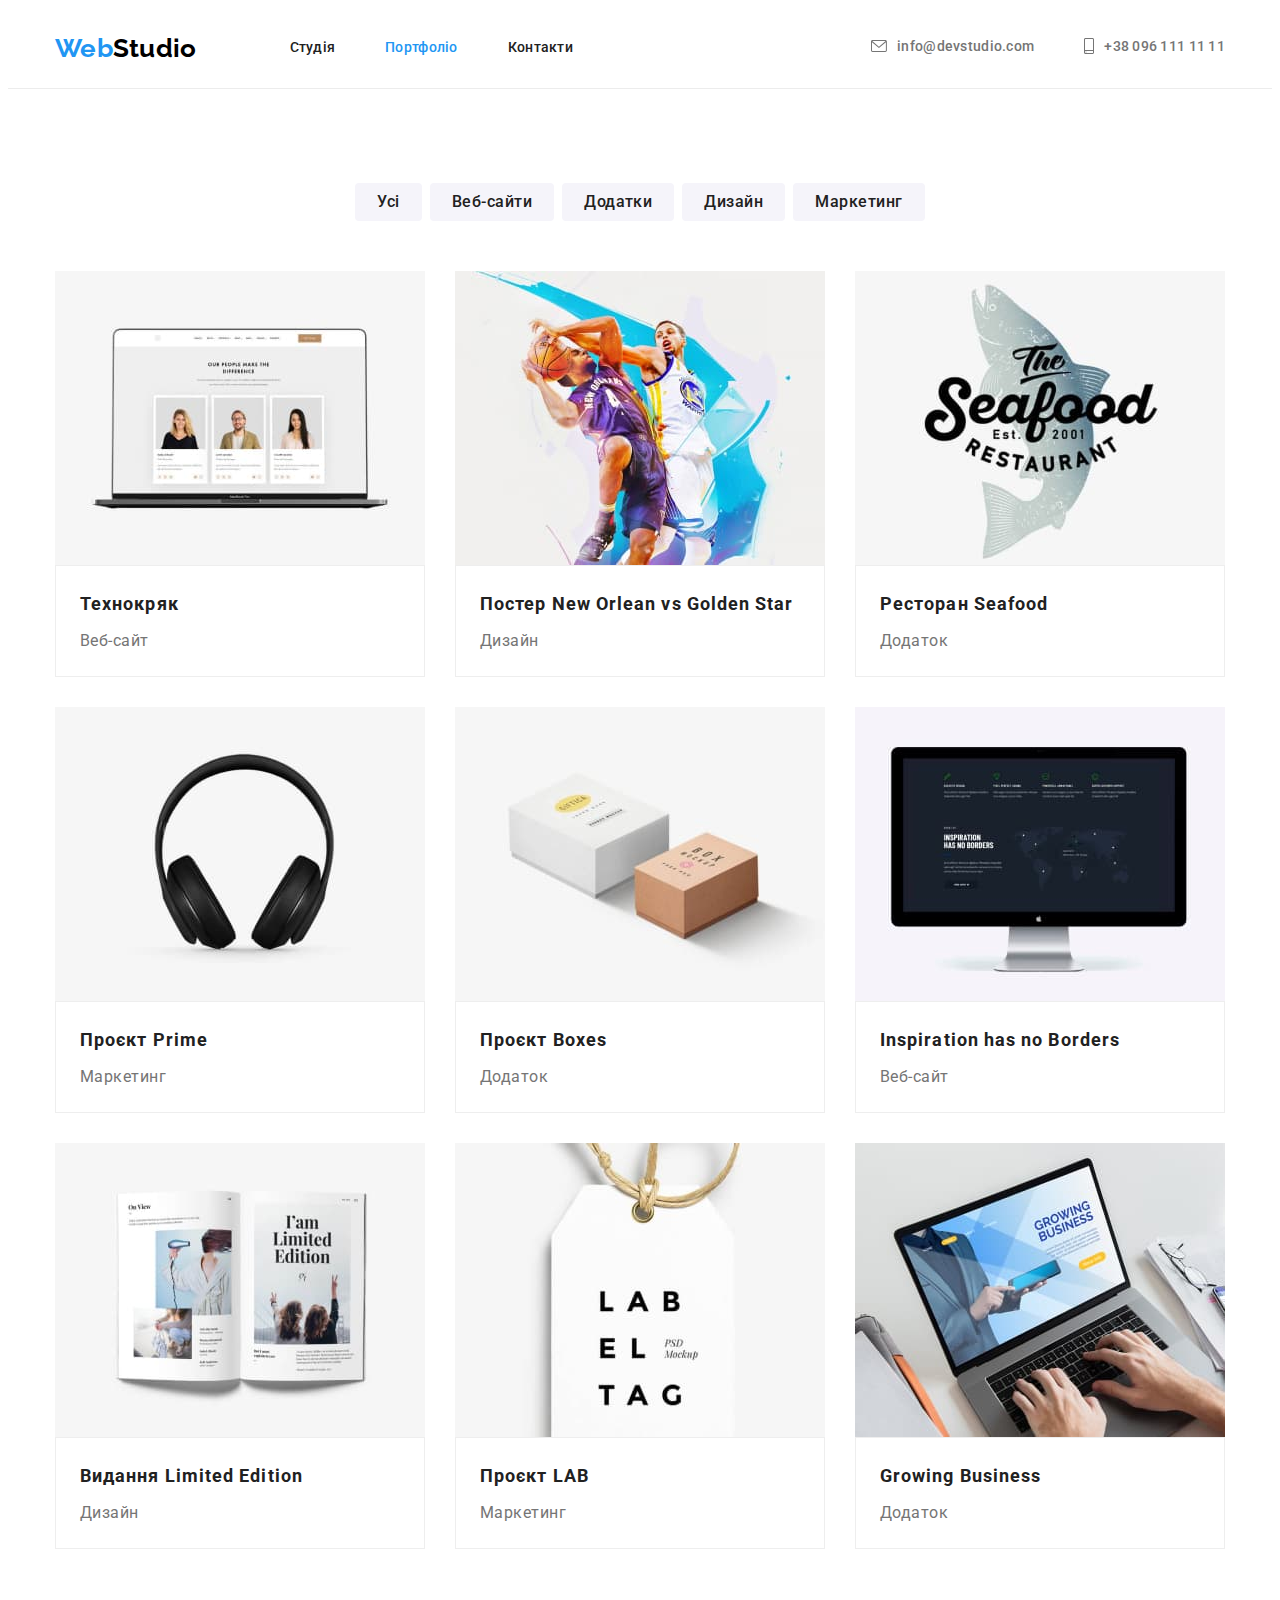
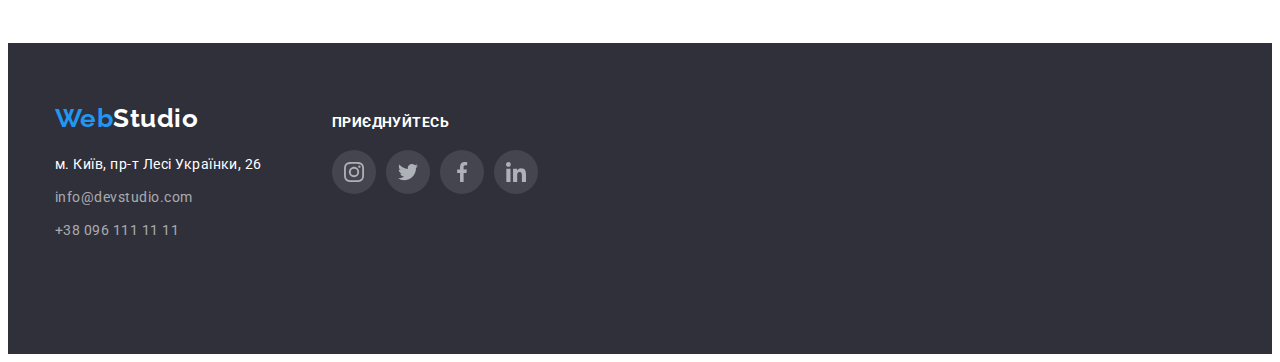
==== portfolio.html @ 51c29829 "Cloned" ====
<!DOCTYPE html>
<html lang="uk">
  <head>
    <meta charset="UTF-8" />
    <meta http-equiv="X-UA-Compatible" content="IE=edge" />
    <meta name="viewport" content="width=device-width, initial-scale=1.0" />
    <title>Студія</title>
    <link rel="stylesheet" href="https://cdnjs.cloudflare.com/ajax/libs/modern-normalize/1.1.0/modern-normalize.css" integrity="sha512-Y0MM+V6ymRKN2zStTqzQ227DWhhp4Mzdo6gnlRnuaNCbc+YN/ZH0sBCLTM4M0oSy9c9VKiCvd4Jk44aCLrNS5Q==" crossorigin="anonymous" referrerpolicy="no-referrer" />
    <link rel="preconnect" href="https://fonts.googleapis.com" />
    <link rel="preconnect" href="https://fonts.gstatic.com" crossorigin />
    <link
      href="https://fonts.googleapis.com/css2?family=Raleway:wght@700&family=Roboto:wght@400;500;700;900&display=swap"
      rel="stylesheet"
    />
    <link rel="stylesheet" href="./styles/styles.css" />
  </head>

  <body>
    <!-- top line -->
    <header class="page-header">
      <div class="header-container container">
        <nav class="main-nav">
          <a href="" class="logo">
            <span lang="en">Web<span class="text-black">Studio</span></span>
          </a>
          <ul class="site-nav list">
            <li class="item">
              <a href="./index.html" class="link">Студія</a>
            </li>
            <li class="item">
              <a href="./portfolio.html" class="link current">Портфоліо</a>
            </li>
            <li class="item"><a href="" class="link">Контакти</a></li>
          </ul>
        </nav>
        <!-- contacts -->
        <ul class="contacts list">
          <li class="item">
            <a href="mailto:info@devstudio.com" class="contact-link">
              <svg class="envelope" width="16" height="12">
                <use href="./img/icons.svg#icon-envelope"></use>
              </svg>
              info@devstudio.com</a
            >
          </li>
          <li class="item">
            <a href="tel:+380961111111" class="contact-link">
              <svg class="smartphone" width="10" height="16">
                <use href="./img/icons.svg#icon-smartphone"></use>
              </svg>
              +38 096 111 11 11</a
            >
          </li>
        </ul>
      </div>
     </header>

    <main>
      <section class="section">
        <div class="container">
          <h1 class="visually-hidden">Портфоліо</h1>
          <!-- кнопки фільтру -->
          <ul class="filter-button list">
            <li class="item">
              <button type="button" class="button services">Усі</button>
            </li>
            <li class="item">
              <button type="button" class="button services">Веб-сайти</button>
            </li>
            <li class="item">
              <button type="button" class="button services">Додатки</button>
            </li>
            <li class="item">
              <button type="button" class="button services">Дизайн</button>
            </li>
            <li class="item">
              <button type="button" class="button services">Маркетинг</button>
            </li>
          </ul>

          <!-- Елементи фільтру -->
          <ul class="element-filter list">
            <li class="item">
              <a href=""
                ><img src="./img/product1.jpg" width="370" alt="ноутбук" />
                <div class="element-description">
                  <h2 class="title">Технокряк</h2>
                  <p class="job-type">Веб-сайт</p>
                </div>
              </a>
            </li>
            <li class="item">
              <a href=""
                ><img
                  src="./img/product2.jpg"
                  width="370"
                  alt="баскетболісти"
                />
                <div class="element-description">
                  <h2 class="title">
                    Постер <span lang="en">New Orlean vs Golden Star</span>
                  </h2>
                  <p class="job-type">Дизайн</p>
                </div>
              </a>
            </li>
            <li class="item">
              <a href=""
                ><img
                  src="./img/product3.jpg"
                  width="370"
                  alt="Лого ресторану морської кухні"
                />
                <div class="element-description">
                  <h2 class="title">Ресторан <span lang="en">Seafood</span></h2>
                  <p class="job-type">Додаток</p>
                </div>
              </a>
            </li>
            <li class="item">
              <a href=""
                ><img src="./img/product4.jpg" width="370" alt="навушники" />
                <div class="element-description">
                  <h2 class="title">Проєкт <span lang="en">Prime</span></h2>
                  <p class="job-type">Маркетинг</p>
                </div>
              </a>
            </li>
            <li class="item">
              <a href=""
                ><img src="./img/product5.jpg" width="370" alt="дві коробки" />
                <div class="element-description">
                  <h2 class="title">Проєкт <span lang="en">Boxes</span></h2>
                  <p class="job-type">Додаток</p>
                </div>
              </a>
            </li>
            <li class="item">
              <a href=""
                ><img
                  src="./img/product6.jpg"
                  width="370"
                  alt="десктопний комп'ютер"
                />
                <div class="element-description">
                  <h2 class="title" lang="en">Inspiration has no Borders</h2>
                  <p class="job-type">Веб-сайт</p>
                </div>
              </a>
            </li>
            <li class="item">
              <a href=""
                ><img
                  src="./img/product7.jpg"
                  width="370"
                  alt="розгорнута книга"
                />
                <div class="element-description">
                  <h2 class="title">
                    Видання <span lang="en">Limited Edition</span>
                  </h2>
                  <p class="job-type">Дизайн</p>
                </div>
              </a>
            </li>
            <li class="item">
              <a href=""
                ><img src="./img/product8.jpg" width="370" alt="Етикетка" />
                <div class="element-description">
                  <h2 class="title">Проєкт <span lang="en">LAB</span></h2>
                  <p class="job-type">Маркетинг</p>
                </div>
              </a>
            </li>
            <li class="item">
              <a href=""
                ><img
                  src="./img/product9.jpg"
                  width="370"
                  alt="людина працює за ноутбуком"
                />
                <div class="element-description">
                  <h2 class="title" lang="en">Growing Business</h2>
                  <p class="job-type">Додаток</p>
                </div>
              </a>
            </li>
          </ul>
        </div>
      </section>
    </main>

    <footer class="footer-section">
      <div class="footer container">
        <div class="logo-address">
          <a href="" class="logo">
            <span lang="en">Web<span class="text-white">Studio</span></span>
          </a>
          <address>
            <ul class="address-list list">
              <li class="item">
                <a
                  href="https://goo.gl/maps/CPtrU1FHBa2aNyZL9"
                  target="_blank"
                  rel="noopener noreferrer"
                  class="address"
                  >м. Київ, пр-т Лесі Українки, 26</a
                >
              </li>
              <li class="item">
                <a href="mailto:info@devstudio.com" class="footer-contact"
                  >info@devstudio.com</a
                >
              </li>
              <li class="item">
                <a href="tel:+380961111111" class="footer-contact">
                  +38 096 111 11 11</a
                >
              </li>
            </ul>
          </address>
        </div>
        <!-- join us social networks -->
        <div class="join">
          <h2 class="join-title">приєднуйтесь</h2>
          <ul class="join-list list">
            <li class="join-item">
              <a href="" class="social-link in-footer">
                <svg class="icon" width="20" height="20">
                  <use href="./img/icons.svg#icon-instagram"></use>
                </svg>
              </a>
            </li>
            <li class="join-item">
              <a href="" class="social-link in-footer">
                <svg class="icon" width="20" height="20">
                  <use href="./img/icons.svg#icon-twitter"></use>
                </svg>
              </a>
            </li>
            <li class="join-item">
              <a href="" class="social-link in-footer">
                <svg class="icon" width="20" height="20">
                  <use href="./img/icons.svg#icon-facebook"></use>
                </svg>
              </a>
            </li>
            <li class="join-item">
              <a href="" class="social-link in-footer">
                <svg class="icon" width="20" height="20">
                  <use href="./img/icons.svg#icon-linkedin"></use>
                </svg>
              </a>
            </li>
          </ul>
        </div>
      </div>
    </footer>
  </body>
</html>
---- styles/styles.css ----
:root {
  --primary-text-color: #757575;
  --secondary-text-color: rgba(255, 255, 255, 0.6);
  --title-color: #212121;
  --white-color: #ffffff;
  --black-color: #000000;
  --accent-color: #2196f3;
  --secondary-background-color: #2f303a;
  --hero-background-color: #c4c4c4;
  --background-filter-buttons: #f5f4fa;
  --logo-border-color: #ececec;
  --portfolio-border-color: #eeeeee;
  --portfolio-grid-gap: 30px;
  --icon-color: #afb1b8;
}

html {
  box-sizing: border-box;
}
*,
*::before,
*::after {
  box-sizing: border-box;
}

h1,
h2,
h3,
p {
  margin-top: 0;
  margin-bottom: 0;
}

img {
  display: block;
  width: 100%;
  height: auto;
}

body {
  background-color: var(--white-color);
  color: var(--primary-text-color);

  font-family: Roboto, sans-serif;
  letter-spacing: 0.03em;
  margin: 8px;
}

.section {
  padding-top: 94px;
  padding-bottom: 94px;
}

.list {
  list-style: none;
  margin: 0;
  padding: 0;
}

.button {
  cursor: pointer;
}

.title {
  color: var(--title-color);
}

.container {
  width: 1200px;
  margin-left: auto;
  margin-right: auto;
  padding-left: 15px;
  padding-right: 15px;
}

.offer .title,
.team > .title,
.clients-section .title {
  font-weight: 700;
  font-size: 36px;
  line-height: 1.17;
  text-align: center;
  margin-bottom: 50px;
}

.icon {
  fill: var(--icon-color);
}

.visually-hidden {
  position: absolute;
  white-space: nowrap;
  width: 1px;
  height: 1px;
  overflow: hidden;
  border: 0;
  padding: 0;
  clip: rect(0 0 0 0);
  clip-path: inset(50%);
  margin: -1px;
}

/* Header */

.page-header {
  border-bottom: 1px solid var(--logo-border-color);
}

.header-container {
  display: flex;
  align-items: center;
}

/* Navigation */

.logo {
  color: var(--accent-color);

  font-family: "Raleway";
  font-weight: 700;
  font-size: 26px;
  line-height: 1.19;

  text-decoration: none;
}

.logo .text-black {
  color: var(--black-color);
}

.logo .text-white {
  color: var(--white-color);
}

.main-nav {
  font-weight: 500;
  font-size: 14px;
  line-height: 1.14;
  letter-spacing: 0.02em;

  display: flex;
  align-items: center;
}

.site-nav {
  display: flex;

  margin-left: 93px;
}

.site-nav .item + .item {
  margin-left: 50px;
}

.site-nav .link {
  display: block;
  padding-top: 32px;
  padding-bottom: 32px;
}

.contacts {
  display: flex;
  margin-left: auto;
}

.contacts .item + .item {
  margin-left: 50px;
}

.main-nav .link {
  color: var(--title-color);

  text-decoration: none;
}

.contact-link {
  color: var(--primary-text-color);

  text-decoration: none;
  align-items: center;

  font-weight: 500;
  font-size: 14px;
  line-height: 16px;
  letter-spacing: 0.02em;

  display: inline-flex;
}

.envelope,
.smartphone {
  fill: currentColor;
  margin-right: 10px;
}

.main-nav .link:hover,
.main-nav .link:focus,
.contact-link:hover,
.contact-link:focus,
.footer-contact:hover,
.footer-contact:focus,
.envelope:hover,
.envelope:focus {
  color: var(--accent-color);
  fill: var(--accent-color);
}

.main-nav .link.current {
  color: var(--accent-color);
}

/* hero */

.hero {
  background-image: linear-gradient(
      to right,
      rgba(47, 48, 58, 0.4),
      rgba(47, 48, 58, 0.4)
    ),
    url(../img/hero.jpg);

  background-color: var(--hero-background-color);

  text-align: center;
  padding-top: 200px;
  padding-bottom: 200px;
  height: 600px;
  max-width: 1600px;
  margin-left: auto;
  margin-right: auto;
}

.hero-title {
  color: var(--white-color);

  font-weight: 900;
  font-size: 44px;
  line-height: 1.36;
  letter-spacing: 0.06em;
  text-transform: uppercase;

  margin-left: auto;
  margin-right: auto;
  margin-bottom: 30px;
  width: 696px;
}

.hero-button {
  font-weight: 700;
  font-size: 16px;
  line-height: 1.87;
  letter-spacing: 0.06em;

  width: 216px;
  height: 60px;

  border: none;
  color: var(--white-color);
  background-color: var(--accent-color);
  box-shadow: 0px 4px 4px rgba(0, 0, 0, 0.15);
  border-radius: 4px;
}

/* features */
.no-padding {
  padding-top: 0;
}



.features-list {
  display: flex;
}

.features-list .title {
  font-weight: 700;
  font-size: 14px;
  line-height: 1.14;
  text-transform: uppercase;

  margin-top: 30px;
  margin-bottom: 10px;
}

.features-icon {
  display: flex;
  justify-content: center;
  align-items: center;

  background-color: var(--background-filter-buttons);
  width: 270px;
  height: 120px;
}

.features-list .item + .item {
  margin-left: 30px;
}

.features-list .text {
  font-size: 14px;
  line-height: 1.71;

  margin-bottom: 0;
  margin-top: 0;
}

/* what we do */

.offer-list {
  display: flex;
}

.offer-list .item + .item {
  margin-left: 30px;
}

/* team */

.team-section {
  background-color: var(--background-filter-buttons);
}

.team-list {
  display: flex;
  text-align: center;
}

.team-list > .item {
  background-color: var(--white-color);
  box-shadow: 0px 1px 3px rgba(0, 0, 0, 0.12), 0px 1px 1px rgba(0, 0, 0, 0.14),
    0px 2px 1px rgba(0, 0, 0, 0.2);
  border-radius: 0px 0px 4px 4px;
}

.team-list > .item + .item {
  margin-left: 30px;
}

.team-list img {
  margin-bottom: 30px;
}

.team-list .title {
  font-weight: 500;
  font-size: 16px;
  line-height: 1.17;

  margin-bottom: 10px;
}

.team-list .position {
  font-size: 16px;
  line-height: 1.17;

  margin-bottom: 16px;
}

.social-list {
  display: flex;
  justify-content: center;

  margin: 0px 32px 30px 32px;
}

.social-link {
  display: flex;
  width: 44px;
  height: 44px;
  border-radius: 50%;

  justify-content: center;
  align-items: center;
}

.social-list .item + .item {
  margin-left: 10px;
}

.social-link:hover,
.social-link:focus,
.social-link:hover .icon,
.social-link:focus .icon {
  background-color: var(--accent-color);
  fill: var(--white-color);
}

/* Our Clients */

.clients-list {
  display: flex;
  justify-content: center;
}

.clients-link {
  width: 170px;
  height: 92px;
  border: 1px solid #afb1b8;
  border-radius: 4px;

  display: flex;
  justify-content: center;
  align-items: center;
}

.clients-list > .item + .item {
  margin-left: 30px;
}

.clients-link:hover .icon,
.clients-link:focus .icon,
.clients-link:hover,
.clients-link:focus {
  border-color: var(--accent-color);
  fill: var(--accent-color);
}

/* footer */

.footer-section {
  background-color: var(--secondary-background-color);
  padding-top: 60px;
  padding-bottom: 60px;
}

.footer {
  display: flex;
}



.footer .logo {
  display: block;
  margin-bottom: 20px;
}

.address {
  color: var(--white-color);

  text-decoration: none;
  font-style: normal;

  font-size: 14px;
  line-height: 1.71;
}

.address-list .item + .item {
  margin-top: 9px;
}

.footer-contact {
  color: var(--secondary-text-color);

  text-decoration: none;
  font-style: normal;

  font-size: 14px;
  line-height: 1.71;
}

.join {
  margin: 12px auto 100px 70px;
}

.join-title {
  font-weight: 700;
  font-size: 14px;
  line-height: 1.14;
  letter-spacing: 0.03em;
  text-transform: uppercase;
  color: var(--white-color);

  margin-bottom: 20px;
}

.join-list {
  display: flex;
}

.join-item + .join-item {
  margin-left: 10px;
}

.social-link.in-footer {
  background-color: rgba(255, 255, 255, 0.1);
}

.social-link:hover,
.social-link:focus,
.social-link:hover .icon,
.social-link:focus .icon {
  background-color: var(--accent-color);
  fill: var(--white-color);
}

/* Portfolio page */

/* buttons */

.services {
  font-weight: 500;
  font-size: 16px;
  line-height: 1.62;
  text-align: center;
  letter-spacing: 0.03em;
  text-decoration: none; 
  border: none;
  border-radius: 4px; 

  padding: 6px 22px;

  color: var(--title-color);
  background-color: var(--background-filter-buttons);
}

.services:hover,
.services:focus {
  color: var(--white-color);
  background-color: var(--accent-color);

  box-shadow: 0px 3px 1px rgba(0, 0, 0, 0.1), 0px 1px 2px rgba(0, 0, 0, 0.08), 0px 2px 2px rgba(0, 0, 0, 0.12);
}

.filter-button {
  display: flex;
  justify-content: center;
  margin-bottom: 50px;
}

.filter-button .item + .item {
  margin-left: 8px;
}

/* filter elements */

.element-filter {
  display: flex;
  flex-wrap: wrap;
  margin-left: calc(-1 * var(--portfolio-grid-gap));
  margin-top: calc(-1 * var(--portfolio-grid-gap));
}

.element-filter .item {
  width: calc(100% / 3 - var(--portfolio-grid-gap));
  margin-left: var(--portfolio-grid-gap);
  margin-top: var(--portfolio-grid-gap);  
}

.element-filter .item:hover,
.element-filter .item:focus {
  box-shadow: 0px 1px 1px rgba(0, 0, 0, 0.12), 0px 4px 4px rgba(0, 0, 0, 0.06), 1px 4px 6px rgba(0, 0, 0, 0.16);
}


.element-filter a {
  text-decoration: none;
}

.element-description {
  padding: 20px 24px;
  border: 1px solid var(--portfolio-border-color);
}

.element-filter .title {
  font-weight: 700;
  font-size: 18px;
  line-height: 2;
  letter-spacing: 0.06em;

  margin-bottom: 4px;
}

.job-type {
  color: var(--primary-text-color);

  font-weight: 400;
  font-size: 16px;
  line-height: 1.87;
  letter-spacing: 0.03em;
}
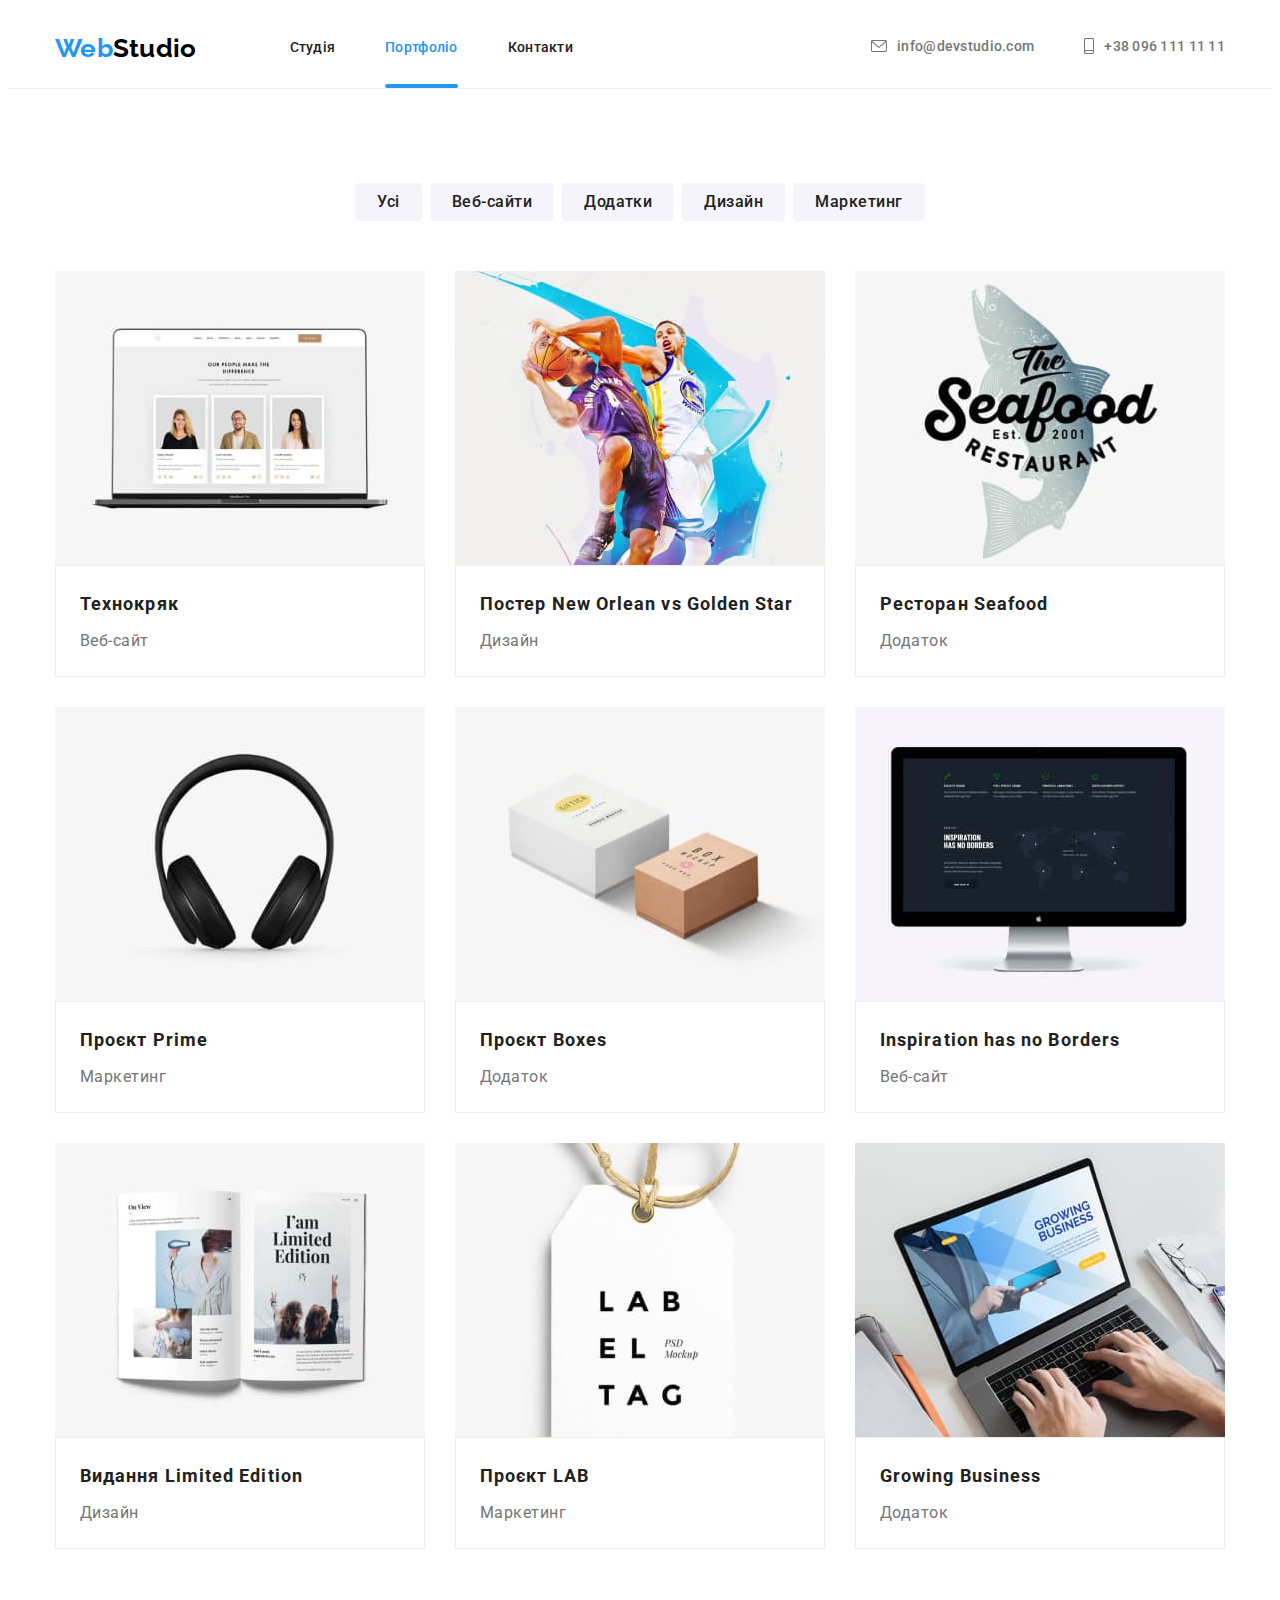
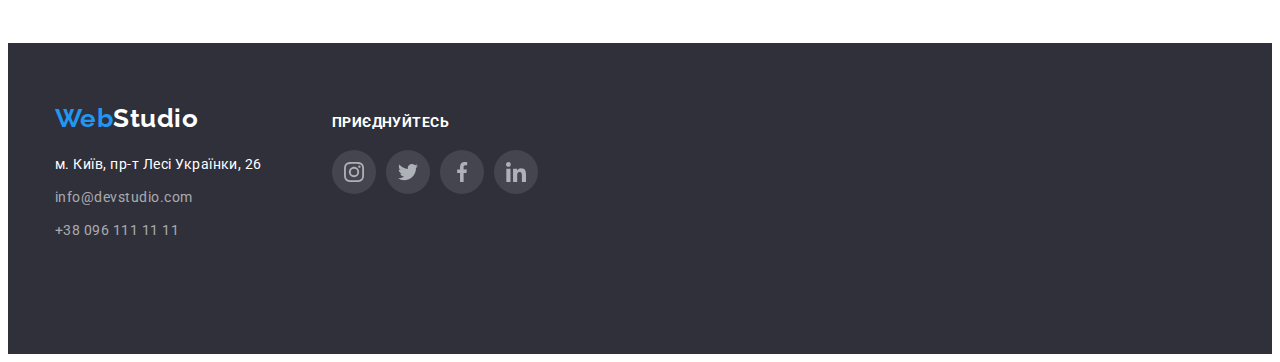
==== commit 0b2c23c1: "Оформление анимации" ====
--- a/portfolio.html
+++ b/portfolio.html
@@ -5,7 +5,13 @@
     <meta http-equiv="X-UA-Compatible" content="IE=edge" />
     <meta name="viewport" content="width=device-width, initial-scale=1.0" />
     <title>Студія</title>
-    <link rel="stylesheet" href="https://cdnjs.cloudflare.com/ajax/libs/modern-normalize/1.1.0/modern-normalize.css" integrity="sha512-Y0MM+V6ymRKN2zStTqzQ227DWhhp4Mzdo6gnlRnuaNCbc+YN/ZH0sBCLTM4M0oSy9c9VKiCvd4Jk44aCLrNS5Q==" crossorigin="anonymous" referrerpolicy="no-referrer" />
+    <link
+      rel="stylesheet"
+      href="https://cdnjs.cloudflare.com/ajax/libs/modern-normalize/1.1.0/modern-normalize.css"
+      integrity="sha512-Y0MM+V6ymRKN2zStTqzQ227DWhhp4Mzdo6gnlRnuaNCbc+YN/ZH0sBCLTM4M0oSy9c9VKiCvd4Jk44aCLrNS5Q=="
+      crossorigin="anonymous"
+      referrerpolicy="no-referrer"
+    />
     <link rel="preconnect" href="https://fonts.googleapis.com" />
     <link rel="preconnect" href="https://fonts.gstatic.com" crossorigin />
     <link
@@ -53,7 +59,7 @@
           </li>
         </ul>
       </div>
-     </header>
+    </header>
 
     <main>
       <section class="section">
@@ -81,8 +87,15 @@
           <!-- Елементи фільтру -->
           <ul class="element-filter list">
             <li class="item">
-              <a href=""
-                ><img src="./img/product1.jpg" width="370" alt="ноутбук" />
+              <a href="">
+                <div class="element-thumb">
+                  <img src="./img/product1.jpg" width="370" alt="ноутбук" />
+                  <p class="element-text">
+                    Ресурс пропонує комплексні пропозиції з різним рівнем
+                    функціоналу та сервісів. Все це дозволить відвідувачу
+                    отримати вичерпні відомості про компанію чи приватну особу.
+                  </p>
+                </div>
                 <div class="element-description">
                   <h2 class="title">Технокряк</h2>
                   <p class="job-type">Веб-сайт</p>
@@ -90,12 +103,19 @@
               </a>
             </li>
             <li class="item">
-              <a href=""
-                ><img
-                  src="./img/product2.jpg"
-                  width="370"
-                  alt="баскетболісти"
-                />
+              <a href="">
+                <div class="element-thumb">
+                  <img
+                    src="./img/product2.jpg"
+                    width="370"
+                    alt="баскетболісти"
+                  />
+                  <p class="element-text">
+                    Ресурс пропонує комплексні пропозиції з різним рівнем
+                    функціоналу та сервісів. Все це дозволить відвідувачу
+                    отримати вичерпні відомості про компанію чи приватну особу.
+                  </p>
+                </div>
                 <div class="element-description">
                   <h2 class="title">
                     Постер <span lang="en">New Orlean vs Golden Star</span>
@@ -105,12 +125,19 @@
               </a>
             </li>
             <li class="item">
-              <a href=""
-                ><img
-                  src="./img/product3.jpg"
-                  width="370"
-                  alt="Лого ресторану морської кухні"
-                />
+              <a href="">
+                <div class="element-thumb">
+                  <img
+                    src="./img/product3.jpg"
+                    width="370"
+                    alt="Лого ресторану морської кухні"
+                  />
+                  <p class="element-text">
+                    Ресурс пропонує комплексні пропозиції з різним рівнем
+                    функціоналу та сервісів. Все це дозволить відвідувачу
+                    отримати вичерпні відомості про компанію чи приватну особу.
+                  </p>
+                </div>
                 <div class="element-description">
                   <h2 class="title">Ресторан <span lang="en">Seafood</span></h2>
                   <p class="job-type">Додаток</p>
@@ -118,8 +145,15 @@
               </a>
             </li>
             <li class="item">
-              <a href=""
-                ><img src="./img/product4.jpg" width="370" alt="навушники" />
+              <a href="">
+                <div class="element-thumb">
+                  <img src="./img/product4.jpg" width="370" alt="навушники" />
+                  <p class="element-text">
+                    Ресурс пропонує комплексні пропозиції з різним рівнем
+                    функціоналу та сервісів. Все це дозволить відвідувачу
+                    отримати вичерпні відомості про компанію чи приватну особу.
+                  </p>
+                </div>
                 <div class="element-description">
                   <h2 class="title">Проєкт <span lang="en">Prime</span></h2>
                   <p class="job-type">Маркетинг</p>
@@ -127,8 +161,15 @@
               </a>
             </li>
             <li class="item">
-              <a href=""
-                ><img src="./img/product5.jpg" width="370" alt="дві коробки" />
+              <a href="">
+                <div class="element-thumb">
+                  <img src="./img/product5.jpg" width="370" alt="дві коробки" />
+                  <p class="element-text">
+                    Ресурс пропонує комплексні пропозиції з різним рівнем
+                    функціоналу та сервісів. Все це дозволить відвідувачу
+                    отримати вичерпні відомості про компанію чи приватну особу.
+                  </p>
+                </div>
                 <div class="element-description">
                   <h2 class="title">Проєкт <span lang="en">Boxes</span></h2>
                   <p class="job-type">Додаток</p>
@@ -136,12 +177,19 @@
               </a>
             </li>
             <li class="item">
-              <a href=""
-                ><img
-                  src="./img/product6.jpg"
-                  width="370"
-                  alt="десктопний комп'ютер"
-                />
+              <a href="">
+                <div class="element-thumb">
+                  <img
+                    src="./img/product6.jpg"
+                    width="370"
+                    alt="десктопний комп'ютер"
+                  />
+                  <p class="element-text">
+                    Ресурс пропонує комплексні пропозиції з різним рівнем
+                    функціоналу та сервісів. Все це дозволить відвідувачу
+                    отримати вичерпні відомості про компанію чи приватну особу.
+                  </p>
+                </div>
                 <div class="element-description">
                   <h2 class="title" lang="en">Inspiration has no Borders</h2>
                   <p class="job-type">Веб-сайт</p>
@@ -149,12 +197,19 @@
               </a>
             </li>
             <li class="item">
-              <a href=""
-                ><img
-                  src="./img/product7.jpg"
-                  width="370"
-                  alt="розгорнута книга"
-                />
+              <a href="">
+                <div class="element-thumb">
+                  <img
+                    src="./img/product7.jpg"
+                    width="370"
+                    alt="розгорнута книга"
+                  />
+                  <p class="element-text">
+                    Ресурс пропонує комплексні пропозиції з різним рівнем
+                    функціоналу та сервісів. Все це дозволить відвідувачу
+                    отримати вичерпні відомості про компанію чи приватну особу.
+                  </p>
+                </div>
                 <div class="element-description">
                   <h2 class="title">
                     Видання <span lang="en">Limited Edition</span>
@@ -164,8 +219,15 @@
               </a>
             </li>
             <li class="item">
-              <a href=""
-                ><img src="./img/product8.jpg" width="370" alt="Етикетка" />
+              <a href="">
+                <div class="element-thumb">
+                  <img src="./img/product8.jpg" width="370" alt="Етикетка" />
+                  <p class="element-text">
+                    Ресурс пропонує комплексні пропозиції з різним рівнем
+                    функціоналу та сервісів. Все це дозволить відвідувачу
+                    отримати вичерпні відомості про компанію чи приватну особу.
+                  </p>
+                </div>
                 <div class="element-description">
                   <h2 class="title">Проєкт <span lang="en">LAB</span></h2>
                   <p class="job-type">Маркетинг</p>
@@ -173,12 +235,19 @@
               </a>
             </li>
             <li class="item">
-              <a href=""
-                ><img
-                  src="./img/product9.jpg"
-                  width="370"
-                  alt="людина працює за ноутбуком"
-                />
+              <a href="">
+                <div class="element-thumb">
+                  <img
+                    src="./img/product9.jpg"
+                    width="370"
+                    alt="людина працює за ноутбуком"
+                  />
+                  <p class="element-text">
+                    Ресурс пропонує комплексні пропозиції з різним рівнем
+                    функціоналу та сервісів. Все це дозволить відвідувачу
+                    отримати вичерпні відомості про компанію чи приватну особу.
+                  </p>
+                </div>
                 <div class="element-description">
                   <h2 class="title" lang="en">Growing Business</h2>
                   <p class="job-type">Додаток</p>
--- a/styles/styles.css
+++ b/styles/styles.css
@@ -156,6 +156,8 @@
   display: block;
   padding-top: 32px;
   padding-bottom: 32px;
+
+  position: relative;
 }
 
 .contacts {
@@ -171,6 +173,8 @@
   color: var(--title-color);
 
   text-decoration: none;
+
+  transition: color 250ms cubic-bezier(0.4, 0, 0.2, 1);
 }
 
 .contact-link {
@@ -185,6 +189,8 @@
   letter-spacing: 0.02em;
 
   display: inline-flex;
+
+  transition: color 250ms cubic-bezier(0.4, 0, 0.2, 1);
 }
 
 .envelope,
@@ -205,8 +211,21 @@
   fill: var(--accent-color);
 }
 
-.main-nav .link.current {
+  .link.current {
   color: var(--accent-color);
+}
+
+.link.current::after {
+  content: "";
+  display: flex;
+  width: 100%;
+  height: 4px;
+  border-radius: 2px; 
+  background-color: var(--accent-color);
+
+  position: absolute;
+  bottom: 0;
+
 }
 
 /* hero */
@@ -314,6 +333,28 @@
   margin-left: 30px;
 }
 
+.offer-list .item {
+  position: relative;
+}
+
+.offer-text {
+  position: absolute;
+  bottom: 0;
+  
+  font-weight: 700;
+  font-size: 14px;
+  line-height: 1.14;
+  text-align: center;
+  letter-spacing: 0.03em;
+  text-transform: uppercase;
+
+  padding: 27px 0;
+  width: 100%;
+
+  background-color: rgba(47, 48, 58, 0.8);
+  color: var(--white-color);
+}
+
 /* team */
 
 .team-section {
@@ -369,20 +410,16 @@
   border-radius: 50%;
 
   justify-content: center;
-  align-items: center;
+  align-items: center;  
+
+  transition: background-color 250ms cubic-bezier(0.4, 0, 0.2, 1);  
 }
 
 .social-list .item + .item {
   margin-left: 10px;
 }
 
-.social-link:hover,
-.social-link:focus,
-.social-link:hover .icon,
-.social-link:focus .icon {
-  background-color: var(--accent-color);
-  fill: var(--white-color);
-}
+/* Hover для этого отдела расположены в футере */
 
 /* Our Clients */
 
@@ -400,6 +437,8 @@
   display: flex;
   justify-content: center;
   align-items: center;
+
+  transition: border-color 250ms cubic-bezier(0.4, 0, 0.2, 1);  
 }
 
 .clients-list > .item + .item {
@@ -455,6 +494,8 @@
 
   font-size: 14px;
   line-height: 1.71;
+
+  transition: color 250ms cubic-bezier(0.4, 0, 0.2, 1);
 }
 
 .join {
@@ -482,13 +523,18 @@
 
 .social-link.in-footer {
   background-color: rgba(255, 255, 255, 0.1);
+
+  transition: background-color 250ms cubic-bezier(0.4, 0, 0.2, 1);
 }
 
 .social-link:hover,
-.social-link:focus,
+.social-link:focus {
+  background-color: var(--accent-color);
+}
+
 .social-link:hover .icon,
 .social-link:focus .icon {
-  background-color: var(--accent-color);
+ 
   fill: var(--white-color);
 }
 
@@ -510,6 +556,8 @@
 
   color: var(--title-color);
   background-color: var(--background-filter-buttons);
+
+  transition: box-shadow 250ms cubic-bezier(0.4, 0, 0.2, 1), color 250ms cubic-bezier(0.4, 0, 0.2, 1), background-color 250ms cubic-bezier(0.4, 0, 0.2, 1);
 }
 
 .services:hover,
@@ -543,6 +591,8 @@
   width: calc(100% / 3 - var(--portfolio-grid-gap));
   margin-left: var(--portfolio-grid-gap);
   margin-top: var(--portfolio-grid-gap);  
+
+  transition: box-shadow 250ms cubic-bezier(0.4, 0, 0.2, 1);
 }
 
 .element-filter .item:hover,
@@ -577,3 +627,28 @@
   line-height: 1.87;
   letter-spacing: 0.03em;
 }
+.element-thumb {
+  position: relative;
+  overflow: hidden;
+}
+
+.element-text {
+  position: absolute;
+  top: 100%;
+  height: 100%;
+  font-size: 18px;
+  line-height: 1.55;
+
+  padding: 63px 24px ;
+
+  letter-spacing: 0.03em;
+
+  color: var(--white-color);
+  background-color: rgba(33, 150, 243, 0.9);
+  transition: top 250ms cubic-bezier(0.4, 0, 0.2, 1);
+}
+
+.element-filter .item:hover .element-text,
+.element-filter .item:focus .element-text {
+  top: 0;
+}
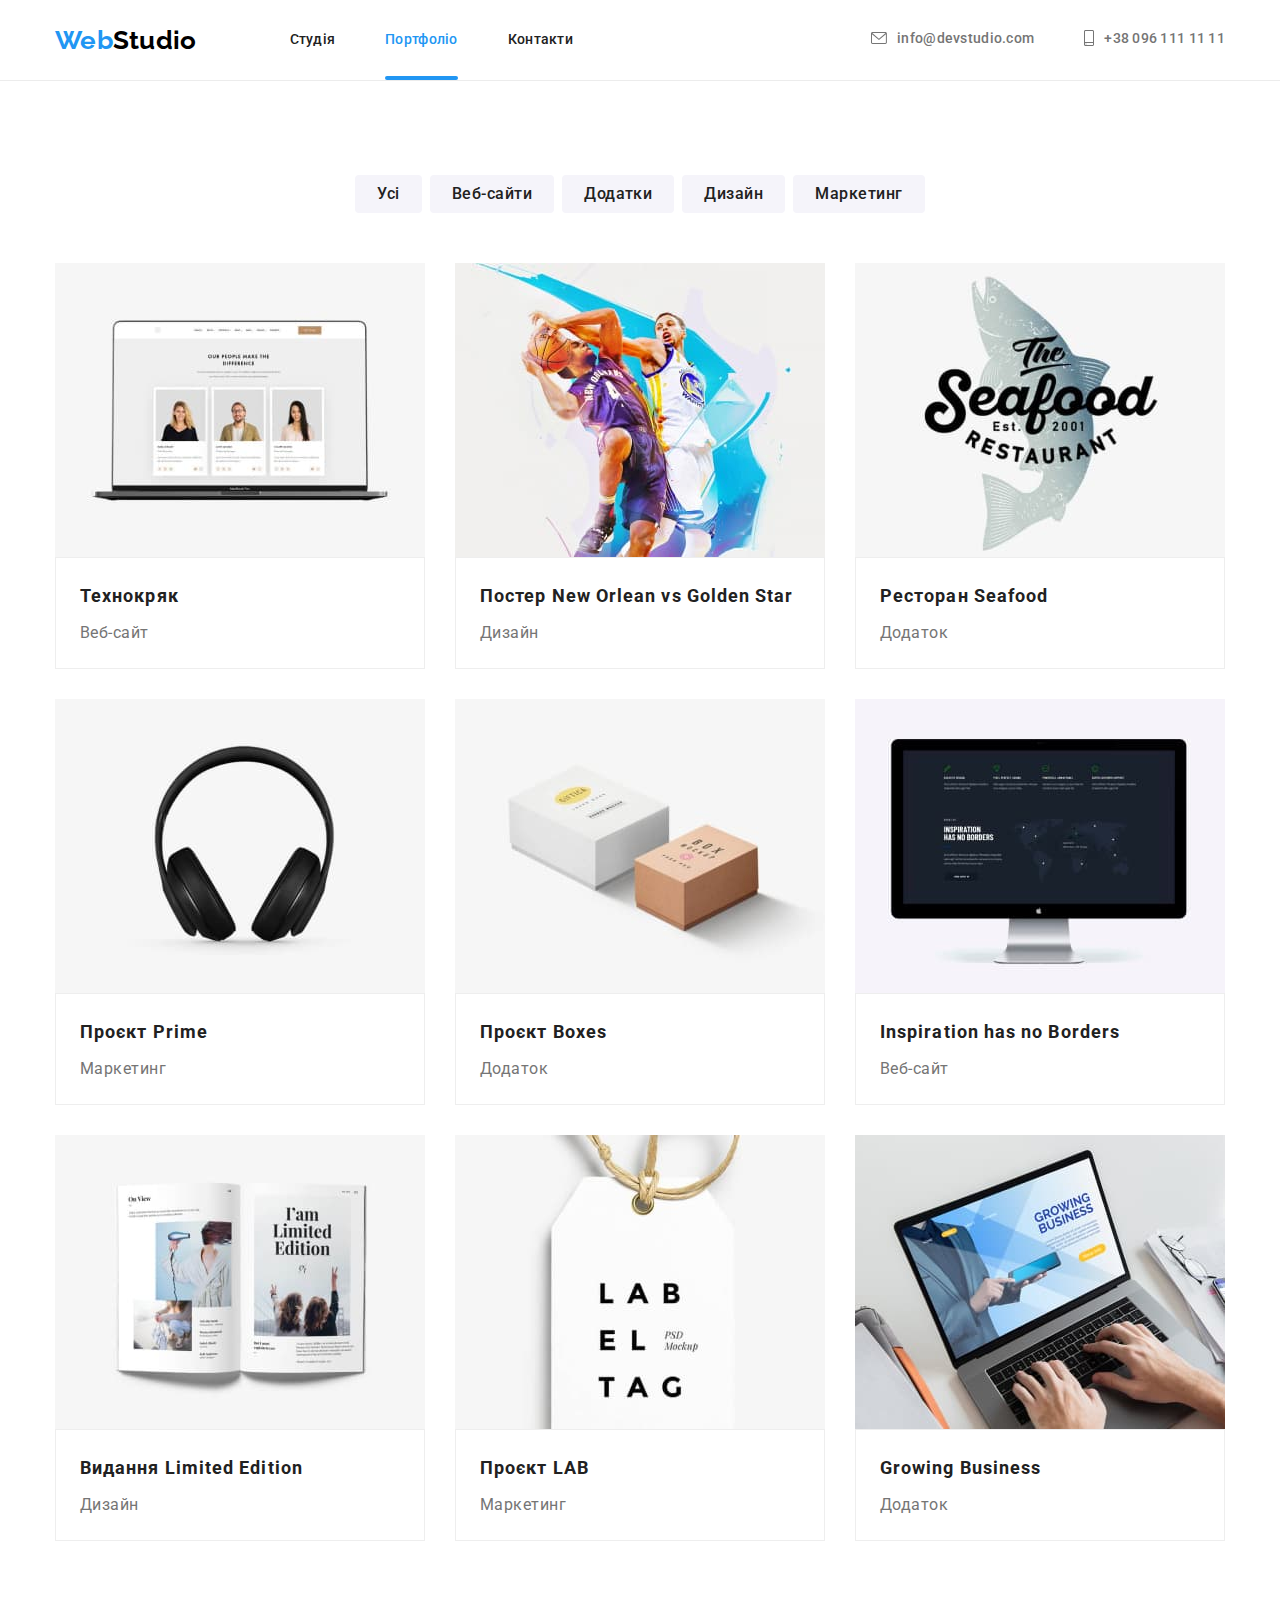
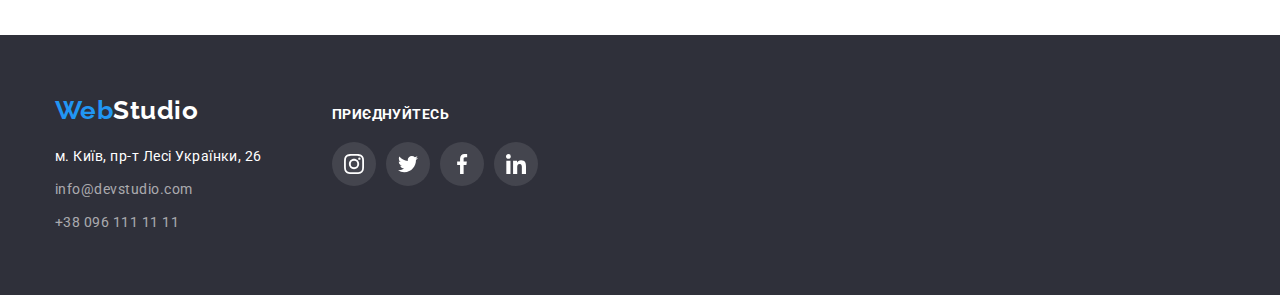
==== commit 42a3f1c6: "corrections" ====
--- a/portfolio.html
+++ b/portfolio.html
@@ -87,7 +87,7 @@
           <!-- Елементи фільтру -->
           <ul class="element-filter list">
             <li class="item">
-              <a href="">
+              <a class="filter-link" href="">
                 <div class="element-thumb">
                   <img src="./img/product1.jpg" width="370" alt="ноутбук" />
                   <p class="element-text">
@@ -103,7 +103,7 @@
               </a>
             </li>
             <li class="item">
-              <a href="">
+              <a class="filter-link" href="">
                 <div class="element-thumb">
                   <img
                     src="./img/product2.jpg"
@@ -125,7 +125,7 @@
               </a>
             </li>
             <li class="item">
-              <a href="">
+              <a class="filter-link" href="">
                 <div class="element-thumb">
                   <img
                     src="./img/product3.jpg"
@@ -145,7 +145,7 @@
               </a>
             </li>
             <li class="item">
-              <a href="">
+              <a class="filter-link" href="">
                 <div class="element-thumb">
                   <img src="./img/product4.jpg" width="370" alt="навушники" />
                   <p class="element-text">
@@ -161,7 +161,7 @@
               </a>
             </li>
             <li class="item">
-              <a href="">
+              <a class="filter-link" href="">
                 <div class="element-thumb">
                   <img src="./img/product5.jpg" width="370" alt="дві коробки" />
                   <p class="element-text">
@@ -177,7 +177,7 @@
               </a>
             </li>
             <li class="item">
-              <a href="">
+              <a class="filter-link" href="">
                 <div class="element-thumb">
                   <img
                     src="./img/product6.jpg"
@@ -197,7 +197,7 @@
               </a>
             </li>
             <li class="item">
-              <a href="">
+              <a class="filter-link" href="">
                 <div class="element-thumb">
                   <img
                     src="./img/product7.jpg"
@@ -219,7 +219,7 @@
               </a>
             </li>
             <li class="item">
-              <a href="">
+              <a class="filter-link" href="">
                 <div class="element-thumb">
                   <img src="./img/product8.jpg" width="370" alt="Етикетка" />
                   <p class="element-text">
@@ -235,7 +235,7 @@
               </a>
             </li>
             <li class="item">
-              <a href="">
+              <a class="filter-link" href="">
                 <div class="element-thumb">
                   <img
                     src="./img/product9.jpg"
@@ -295,28 +295,28 @@
           <ul class="join-list list">
             <li class="join-item">
               <a href="" class="social-link in-footer">
-                <svg class="icon" width="20" height="20">
+                <svg class="footer-icon icon" width="20" height="20">
                   <use href="./img/icons.svg#icon-instagram"></use>
                 </svg>
               </a>
             </li>
             <li class="join-item">
               <a href="" class="social-link in-footer">
-                <svg class="icon" width="20" height="20">
+                <svg class="footer-icon icon" width="20" height="20">
                   <use href="./img/icons.svg#icon-twitter"></use>
                 </svg>
               </a>
             </li>
             <li class="join-item">
               <a href="" class="social-link in-footer">
-                <svg class="icon" width="20" height="20">
+                <svg class="footer-icon icon" width="20" height="20">
                   <use href="./img/icons.svg#icon-facebook"></use>
                 </svg>
               </a>
             </li>
             <li class="join-item">
               <a href="" class="social-link in-footer">
-                <svg class="icon" width="20" height="20">
+                <svg class="footer-icon icon" width="20" height="20">
                   <use href="./img/icons.svg#icon-linkedin"></use>
                 </svg>
               </a>
--- a/styles/styles.css
+++ b/styles/styles.css
@@ -14,15 +14,6 @@
   --icon-color: #afb1b8;
 }
 
-html {
-  box-sizing: border-box;
-}
-*,
-*::before,
-*::after {
-  box-sizing: border-box;
-}
-
 h1,
 h2,
 h3,
@@ -43,7 +34,6 @@
 
   font-family: Roboto, sans-serif;
   letter-spacing: 0.03em;
-  margin: 8px;
 }
 
 .section {
@@ -280,12 +270,58 @@
   border-radius: 4px;
 }
 
+.backdrop {
+  position: fixed;
+  top: 0;
+  left: 0;
+ 
+  width: 100%;
+  height: 100%;
+
+  background-color: rgba(0, 0, 0, 0.2);
+
+  transition: opacity 250ms cubic-bezier(0.4, 0, 0.2, 1);
+}
+
+.modal {
+  position: absolute;
+  top: 50%;
+  left: 50%;
+  transform: translate(-50%, -50%);
+
+
+  width: 528px;
+  height: 581px;
+
+  background-color: #FFFFFF;
+  box-shadow: 0px 1px 3px rgba(0, 0, 0, 0.12), 0px 1px 1px rgba(0, 0, 0, 0.14), 0px 2px 1px rgba(0, 0, 0, 0.2);
+  border-radius: 4px;
+}
+
+.backdrop.is-hidden {
+  opacity: 0;
+  pointer-events: none;
+}
+
+.modal-button {
+  position: absolute;
+  top: 8px;
+  right: 8px;
+  display: flex;  
+  justify-content: center;
+  align-items: center;
+
+  padding: 0;
+
+  background: #FFFFFF;
+  border: 1px solid rgba(0, 0, 0, 0.1);
+  border-radius: 50%;
+}
+
 /* features */
 .no-padding {
   padding-top: 0;
 }
-
-
 
 .features-list {
   display: flex;
@@ -377,8 +413,9 @@
   margin-left: 30px;
 }
 
-.team-list img {
-  margin-bottom: 30px;
+.team-thumb {
+  padding-bottom: 30px;
+  padding-top: 30px;
 }
 
 .team-list .title {
@@ -400,7 +437,6 @@
   display: flex;
   justify-content: center;
 
-  margin: 0px 32px 30px 32px;
 }
 
 .social-link {
@@ -463,6 +499,7 @@
 
 .footer {
   display: flex;
+  align-items: baseline;
 }
 
 
@@ -499,7 +536,7 @@
 }
 
 .join {
-  margin: 12px auto 100px 70px;
+  margin: 0 auto 0 70px;
 }
 
 .join-title {
@@ -525,6 +562,10 @@
   background-color: rgba(255, 255, 255, 0.1);
 
   transition: background-color 250ms cubic-bezier(0.4, 0, 0.2, 1);
+}
+
+.footer-icon {
+  fill: var(--white-color);
 }
 
 .social-link:hover,
@@ -595,8 +636,12 @@
   transition: box-shadow 250ms cubic-bezier(0.4, 0, 0.2, 1);
 }
 
-.element-filter .item:hover,
-.element-filter .item:focus {
+.filter-link {
+  display: block;
+}
+
+.element-filter .filter-link:hover,
+.element-filter .filter-link:focus {
   box-shadow: 0px 1px 1px rgba(0, 0, 0, 0.12), 0px 4px 4px rgba(0, 0, 0, 0.06), 1px 4px 6px rgba(0, 0, 0, 0.16);
 }
 
